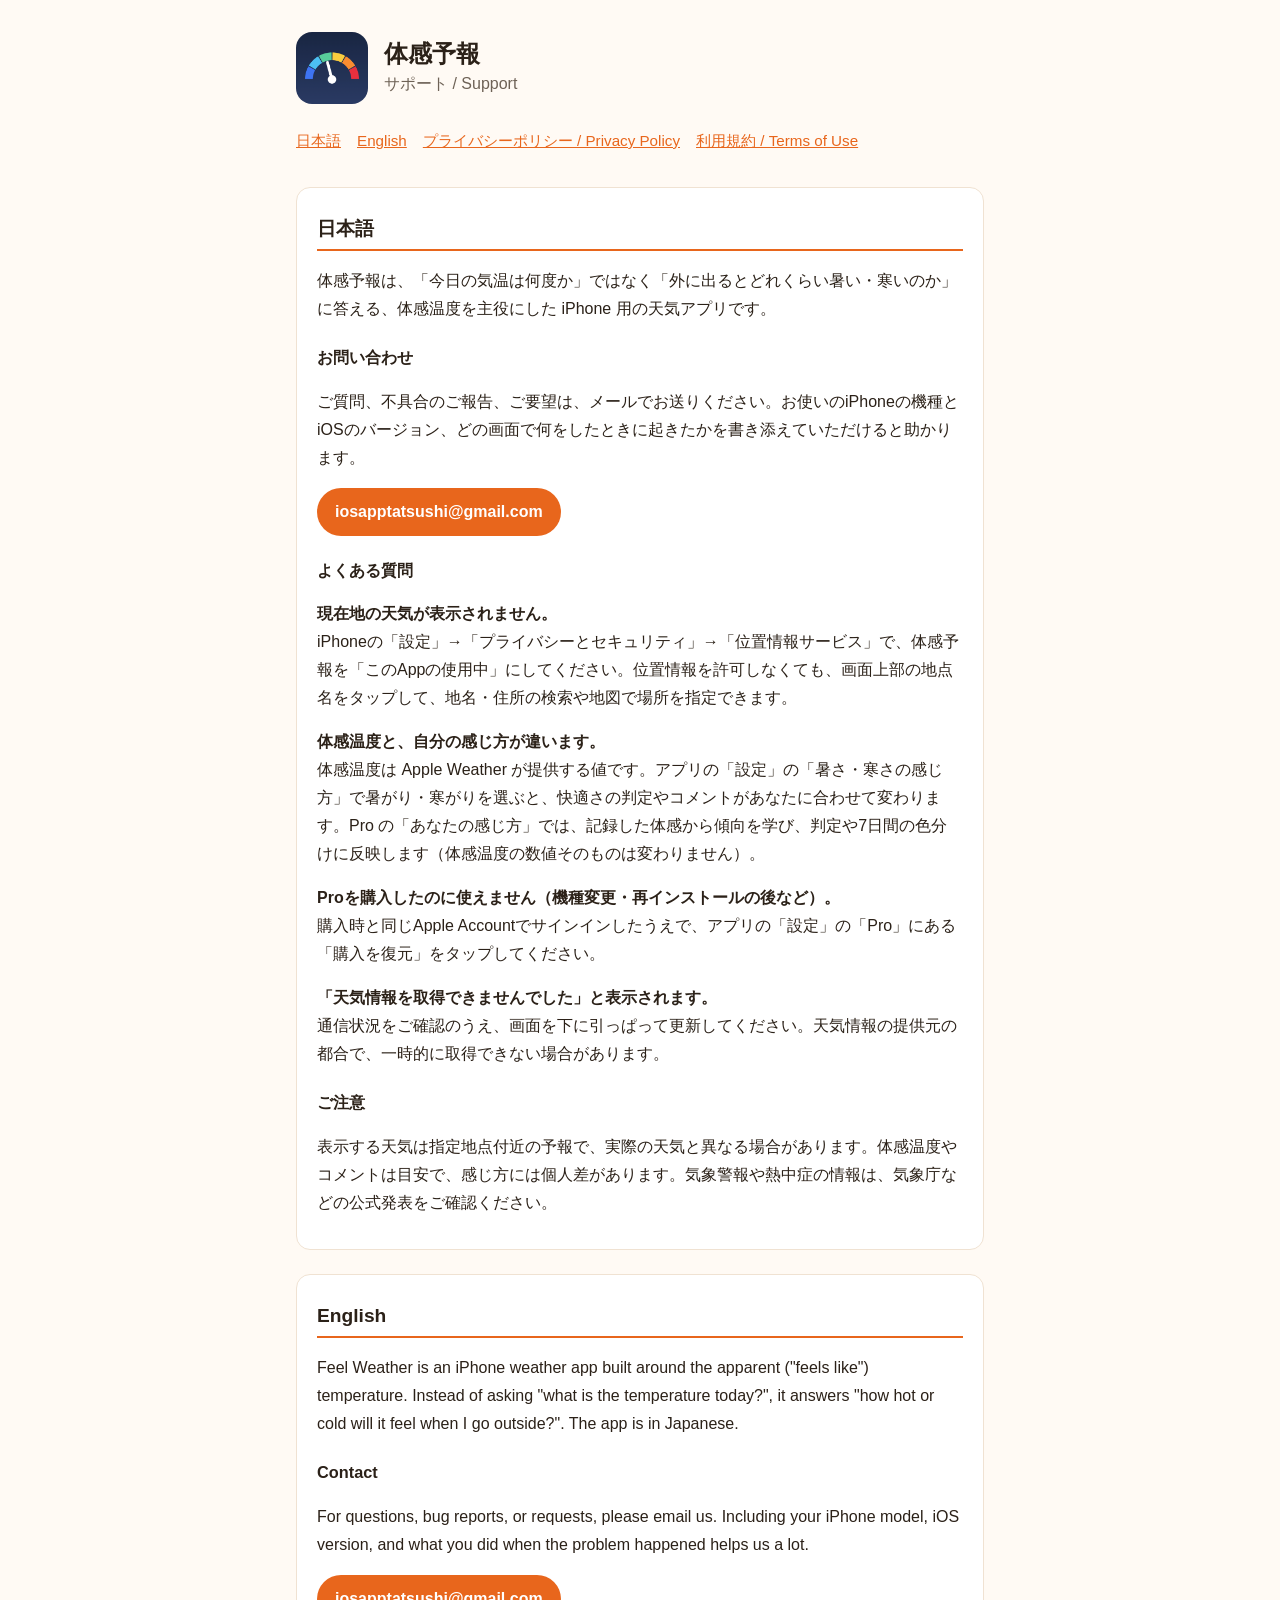
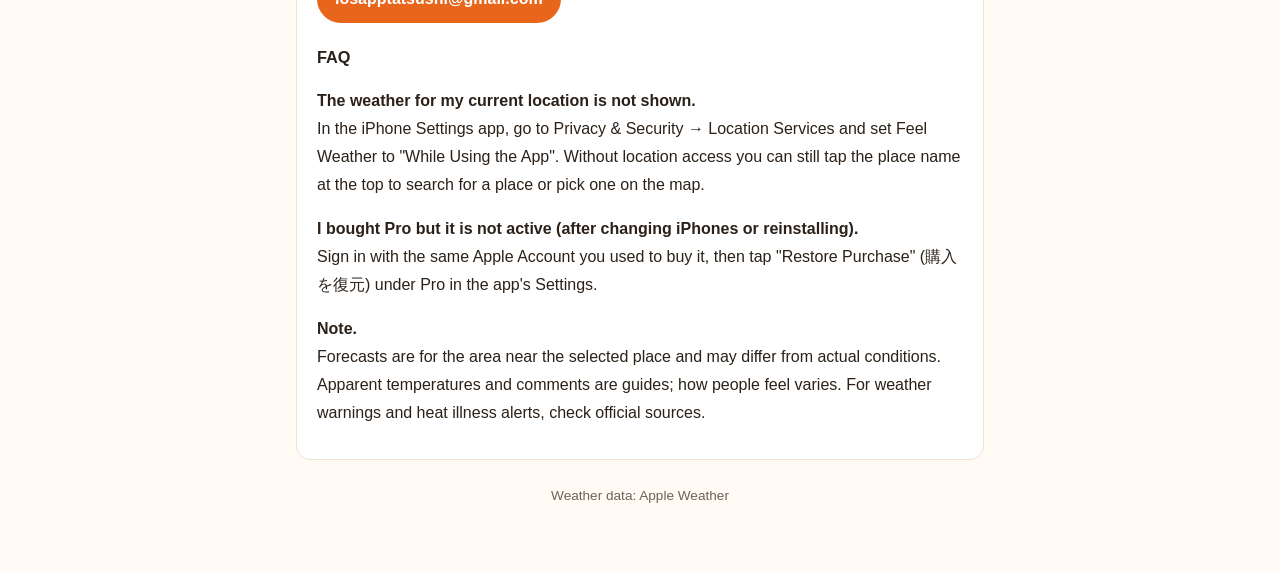
==== feelweather/index.html @ 8431a712 "Add Feel Weather (体感予報) support, privacy, and terms pages" ====
<!doctype html>
<html lang="ja">
<head>
<meta charset="utf-8">
<meta name="viewport" content="width=device-width, initial-scale=1">
<title>体感予報 サポート / Feel Weather Support</title>
<link rel="icon" href="icon.png">
<link rel="stylesheet" href="../style.css">
</head>
<body>
<main>
  <header>
    <img src="icon.png" alt="">
    <div>
      <h1>体感予報</h1>
      <p>サポート / Support</p>
    </div>
  </header>
  <nav>
    <a href="#ja">日本語</a>
    <a href="#en">English</a>
    <a href="privacy.html">プライバシーポリシー / Privacy Policy</a>
    <a href="terms.html">利用規約 / Terms of Use</a>
  </nav>

  <section id="ja">
    <h2>日本語</h2>
    <p>体感予報は、「今日の気温は何度か」ではなく「外に出るとどれくらい暑い・寒いのか」に答える、体感温度を主役にした iPhone 用の天気アプリです。</p>

    <h3>お問い合わせ</h3>
    <p>ご質問、不具合のご報告、ご要望は、メールでお送りください。お使いのiPhoneの機種とiOSのバージョン、どの画面で何をしたときに起きたかを書き添えていただけると助かります。</p>
    <p><a class="contact" href="mailto:iosapptatsushi@gmail.com?subject=%E4%BD%93%E6%84%9F%E4%BA%88%E5%A0%B1">iosapptatsushi@gmail.com</a></p>

    <h3>よくある質問</h3>
    <p><strong>現在地の天気が表示されません。</strong><br>
    iPhoneの「設定」→「プライバシーとセキュリティ」→「位置情報サービス」で、体感予報を「このAppの使用中」にしてください。位置情報を許可しなくても、画面上部の地点名をタップして、地名・住所の検索や地図で場所を指定できます。</p>
    <p><strong>体感温度と、自分の感じ方が違います。</strong><br>
    体感温度は Apple Weather が提供する値です。アプリの「設定」の「暑さ・寒さの感じ方」で暑がり・寒がりを選ぶと、快適さの判定やコメントがあなたに合わせて変わります。Pro の「あなたの感じ方」では、記録した体感から傾向を学び、判定や7日間の色分けに反映します（体感温度の数値そのものは変わりません）。</p>
    <p><strong>Proを購入したのに使えません（機種変更・再インストールの後など）。</strong><br>
    購入時と同じApple Accountでサインインしたうえで、アプリの「設定」の「Pro」にある「購入を復元」をタップしてください。</p>
    <p><strong>「天気情報を取得できませんでした」と表示されます。</strong><br>
    通信状況をご確認のうえ、画面を下に引っぱって更新してください。天気情報の提供元の都合で、一時的に取得できない場合があります。</p>

    <h3>ご注意</h3>
    <p>表示する天気は指定地点付近の予報で、実際の天気と異なる場合があります。体感温度やコメントは目安で、感じ方には個人差があります。気象警報や熱中症の情報は、気象庁などの公式発表をご確認ください。</p>
  </section>

  <section id="en">
    <h2>English</h2>
    <p>Feel Weather is an iPhone weather app built around the apparent ("feels like") temperature. Instead of asking "what is the temperature today?", it answers "how hot or cold will it feel when I go outside?". The app is in Japanese.</p>

    <h3>Contact</h3>
    <p>For questions, bug reports, or requests, please email us. Including your iPhone model, iOS version, and what you did when the problem happened helps us a lot.</p>
    <p><a class="contact" href="mailto:iosapptatsushi@gmail.com?subject=Feel%20Weather">iosapptatsushi@gmail.com</a></p>

    <h3>FAQ</h3>
    <p><strong>The weather for my current location is not shown.</strong><br>
    In the iPhone Settings app, go to Privacy &amp; Security → Location Services and set Feel Weather to "While Using the App". Without location access you can still tap the place name at the top to search for a place or pick one on the map.</p>
    <p><strong>I bought Pro but it is not active (after changing iPhones or reinstalling).</strong><br>
    Sign in with the same Apple Account you used to buy it, then tap "Restore Purchase" (購入を復元) under Pro in the app's Settings.</p>
    <p><strong>Note.</strong><br>
    Forecasts are for the area near the selected place and may differ from actual conditions. Apparent temperatures and comments are guides; how people feel varies. For weather warnings and heat illness alerts, check official sources.</p>
  </section>

  <footer>Weather data: Apple Weather</footer>
</main>
</body>
</html>
---- style.css ----
:root {
  --bg: #fffaf4;
  --text: #2b2118;
  --muted: #6e6256;
  --accent: #e8661c;
  --card: #ffffff;
  --line: #f0e2d2;
}
@media (prefers-color-scheme: dark) {
  :root {
    --bg: #1b1612;
    --text: #f3ebe3;
    --muted: #b5a797;
    --accent: #ff8a3d;
    --card: #26201b;
    --line: #3a3029;
  }
}
* { box-sizing: border-box; }
body {
  margin: 0;
  background: var(--bg);
  color: var(--text);
  font: 16px/1.75 -apple-system, BlinkMacSystemFont, "Hiragino Sans", "Helvetica Neue", sans-serif;
}
main { max-width: 720px; margin: 0 auto; padding: 32px 16px 64px; }
header { display: flex; align-items: center; gap: 16px; margin-bottom: 24px; }
header img { width: 72px; height: 72px; border-radius: 16px; }
header h1 { font-size: 1.5rem; line-height: 1.3; margin: 0; }
header p { margin: 0; color: var(--muted); }
nav { display: flex; gap: 16px; flex-wrap: wrap; margin-bottom: 32px; font-size: 0.95rem; }
a { color: var(--accent); }
section {
  background: var(--card);
  border: 1px solid var(--line);
  border-radius: 14px;
  padding: 8px 20px 16px;
  margin-bottom: 24px;
}
h2 { font-size: 1.2rem; border-bottom: 2px solid var(--accent); padding-bottom: 4px; }
h3 { font-size: 1.02rem; margin: 20px 0 4px; }
p, li { overflow-wrap: anywhere; }
.contact {
  display: inline-block;
  background: var(--accent);
  color: #fff;
  text-decoration: none;
  padding: 10px 18px;
  border-radius: 999px;
  font-weight: 600;
}
.updated { color: var(--muted); font-size: 0.9rem; }
footer { color: var(--muted); font-size: 0.85rem; text-align: center; }
.app {
  display: flex;
  align-items: center;
  gap: 16px;
  background: var(--card);
  border: 1px solid var(--line);
  border-radius: 14px;
  padding: 14px 16px;
  margin-bottom: 12px;
  color: var(--text);
  text-decoration: none;
}
.app img { width: 56px; height: 56px; border-radius: 12px; flex-shrink: 0; }
.app span span { display: block; color: var(--muted); font-size: 0.92rem; }
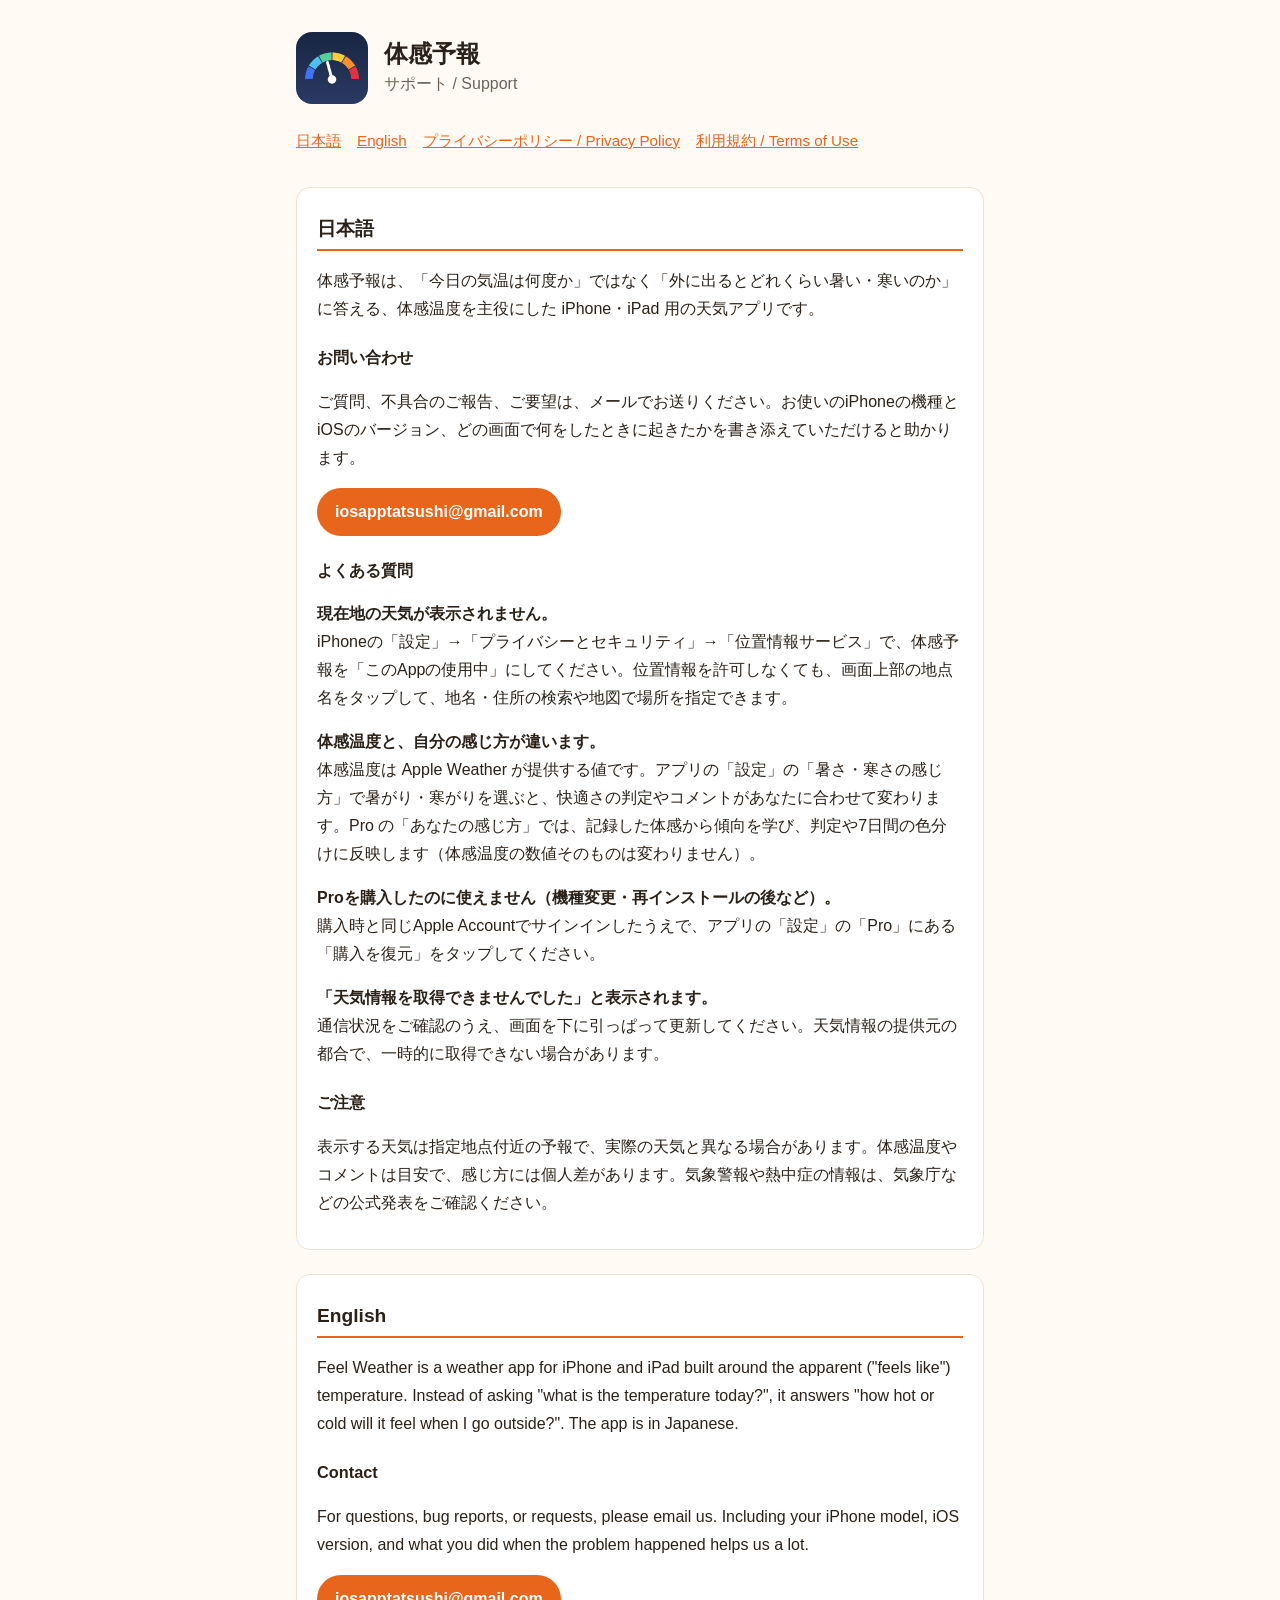
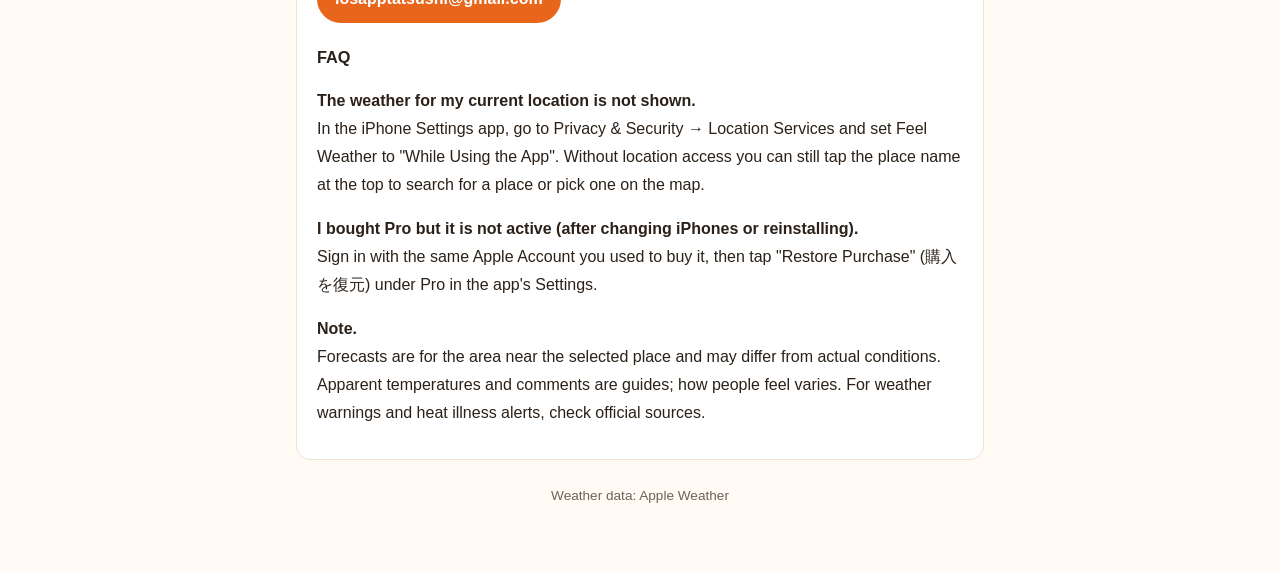
==== commit 1c03a44f: "Feel Weather: mention iPad, device-neutral storage wording, privacy policy date" ====
--- a/feelweather/index.html
+++ b/feelweather/index.html
@@ -25,7 +25,7 @@
 
   <section id="ja">
     <h2>日本語</h2>
-    <p>体感予報は、「今日の気温は何度か」ではなく「外に出るとどれくらい暑い・寒いのか」に答える、体感温度を主役にした iPhone 用の天気アプリです。</p>
+    <p>体感予報は、「今日の気温は何度か」ではなく「外に出るとどれくらい暑い・寒いのか」に答える、体感温度を主役にした iPhone・iPad 用の天気アプリです。</p>
 
     <h3>お問い合わせ</h3>
     <p>ご質問、不具合のご報告、ご要望は、メールでお送りください。お使いのiPhoneの機種とiOSのバージョン、どの画面で何をしたときに起きたかを書き添えていただけると助かります。</p>
@@ -47,7 +47,7 @@
 
   <section id="en">
     <h2>English</h2>
-    <p>Feel Weather is an iPhone weather app built around the apparent ("feels like") temperature. Instead of asking "what is the temperature today?", it answers "how hot or cold will it feel when I go outside?". The app is in Japanese.</p>
+    <p>Feel Weather is a weather app for iPhone and iPad built around the apparent ("feels like") temperature. Instead of asking "what is the temperature today?", it answers "how hot or cold will it feel when I go outside?". The app is in Japanese.</p>
 
     <h3>Contact</h3>
     <p>For questions, bug reports, or requests, please email us. Including your iPhone model, iOS version, and what you did when the problem happened helps us a lot.</p>
